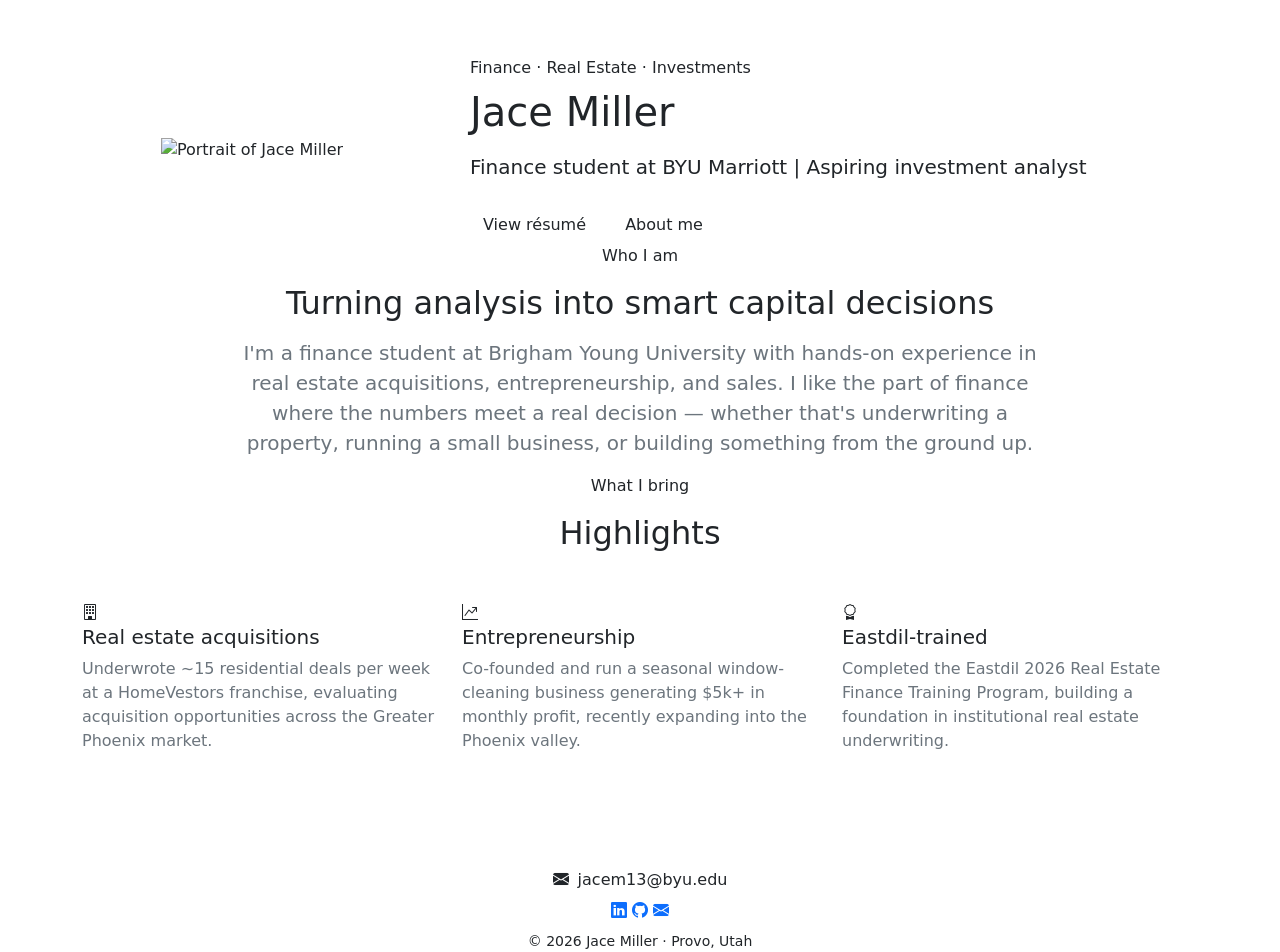
==== index.html @ dab88262 "Add files via upload" ====
<!DOCTYPE html>
<html lang="en">
<head>
  <meta charset="UTF-8" />
  <meta name="viewport" content="width=device-width, initial-scale=1.0" />
  <title>Jace Miller — Finance Student</title>
  <meta name="description" content="Jace Miller — Finance student at BYU Marriott School of Business focused on real estate and investment analysis." />

  <!-- Bootstrap 5 -->
  <link href="https://cdn.jsdelivr.net/npm/bootstrap@5.3.3/dist/css/bootstrap.min.css" rel="stylesheet" />
  <!-- Bootstrap Icons -->
  <link rel="stylesheet" href="https://cdn.jsdelivr.net/npm/bootstrap-icons@1.11.3/font/bootstrap-icons.css" />
  <!-- Google Fonts: Fraunces (display) + Inter (body) -->
  <link rel="preconnect" href="https://fonts.googleapis.com" />
  <link rel="preconnect" href="https://fonts.gstatic.com" crossorigin />
  <link href="https://fonts.googleapis.com/css2?family=Fraunces:opsz,wght@9..144,500;9..144,600&family=Inter:wght@400;500;600&display=swap" rel="stylesheet" />
  <!-- Custom styles -->
  <link href="css/style.css" rel="stylesheet" />
</head>
<body>

  <!-- ===== Navbar ===== -->
  <nav class="navbar navbar-expand-lg navbar-dark sticky-top">
    <div class="container">
      <a class="navbar-brand" href="index.html">Jace Miller</a>
      <button class="navbar-toggler" type="button" data-bs-toggle="collapse" data-bs-target="#nav">
        <span class="navbar-toggler-icon"></span>
      </button>
      <div class="collapse navbar-collapse" id="nav">
        <ul class="navbar-nav ms-auto">
          <li class="nav-item"><a class="nav-link active" href="index.html">Home</a></li>
          <li class="nav-item"><a class="nav-link" href="about.html">About</a></li>
          <li class="nav-item"><a class="nav-link" href="resume.html">Résumé</a></li>
        </ul>
      </div>
    </div>
  </nav>

  <!-- ===== Hero ===== -->
  <header class="hero">
    <div class="container">
      <div class="row align-items-center g-5">
        <div class="col-md-4 text-center">
          <img src="img/headshot.png" alt="Portrait of Jace Miller" class="hero-photo" />
        </div>
        <div class="col-md-8">
          <p class="eyebrow mb-2" style="color:var(--brass);">Finance · Real Estate · Investments</p>
          <h1 class="mb-3">Jace Miller</h1>
          <p class="lead mb-4">Finance student at BYU Marriott | Aspiring investment analyst</p>
          <a href="resume.html" class="btn btn-brass me-2">View résumé</a>
          <a href="about.html" class="btn btn-outline-light-brass">About me</a>
        </div>
      </div>
    </div>
  </header>

  <!-- ===== Intro ===== -->
  <section>
    <div class="container">
      <div class="row justify-content-center">
        <div class="col-lg-9 text-center">
          <p class="eyebrow">Who I am</p>
          <h2 class="mb-3">Turning analysis into smart capital decisions</h2>
          <p class="text-secondary fs-5">
            I'm a finance student at Brigham Young University with hands-on experience in
            real estate acquisitions, entrepreneurship, and sales. I like the part of finance
            where the numbers meet a real decision — whether that's underwriting a property,
            running a small business, or building something from the ground up.
          </p>
        </div>
      </div>
    </div>
  </section>

  <!-- ===== Highlights ===== -->
  <section class="pt-0">
    <div class="container">
      <p class="eyebrow text-center">What I bring</p>
      <h2 class="text-center mb-5">Highlights</h2>
      <div class="row g-4">
        <div class="col-md-4">
          <div class="card-soft">
            <div class="icon-dot"><i class="bi bi-building"></i></div>
            <h4 class="h5">Real estate acquisitions</h4>
            <p class="text-secondary mb-0">
              Underwrote ~15 residential deals per week at a HomeVestors franchise,
              evaluating acquisition opportunities across the Greater Phoenix market.
            </p>
          </div>
        </div>
        <div class="col-md-4">
          <div class="card-soft">
            <div class="icon-dot"><i class="bi bi-graph-up-arrow"></i></div>
            <h4 class="h5">Entrepreneurship</h4>
            <p class="text-secondary mb-0">
              Co-founded and run a seasonal window-cleaning business generating
              $5k+ in monthly profit, recently expanding into the Phoenix valley.
            </p>
          </div>
        </div>
        <div class="col-md-4">
          <div class="card-soft">
            <div class="icon-dot"><i class="bi bi-award"></i></div>
            <h4 class="h5">Eastdil-trained</h4>
            <p class="text-secondary mb-0">
              Completed the Eastdil 2026 Real Estate Finance Training Program,
              building a foundation in institutional real estate underwriting.
            </p>
          </div>
        </div>
      </div>
    </div>
  </section>

  <!-- ===== CTA ===== -->
  <section class="bg-navy text-white text-center">
    <div class="container">
      <h2 class="text-white mb-3">Let's connect</h2>
      <p class="lead mb-4" style="color:rgba(255,255,255,0.85);">
        Open to internship and analyst opportunities in real estate finance and investments.
      </p>
      <a href="mailto:jacem13@byu.edu" class="btn btn-brass">
        <i class="bi bi-envelope-fill me-1"></i> jacem13@byu.edu
      </a>
    </div>
  </section>

  <!-- ===== Footer ===== -->
  <footer class="text-center">
    <div class="container">
      <div class="mb-2">
        <!-- TODO: replace YOUR-USERNAME with your GitHub username -->
        <a href="https://www.linkedin.com/in/jace-miller-3127393a5" target="_blank" rel="noopener" aria-label="LinkedIn"><i class="bi bi-linkedin"></i></a>
        <a href="https://github.com/jacem1303" target="_blank" rel="noopener" aria-label="GitHub"><i class="bi bi-github"></i></a>
        <a href="mailto:jacem13@byu.edu" aria-label="Email"><i class="bi bi-envelope-fill"></i></a>
      </div>
      <p class="mb-0 small">© 2026 Jace Miller · Provo, Utah</p>
    </div>
  </footer>

  <script src="https://cdn.jsdelivr.net/npm/bootstrap@5.3.3/dist/js/bootstrap.bundle.min.js"></script>
</body>
</html>
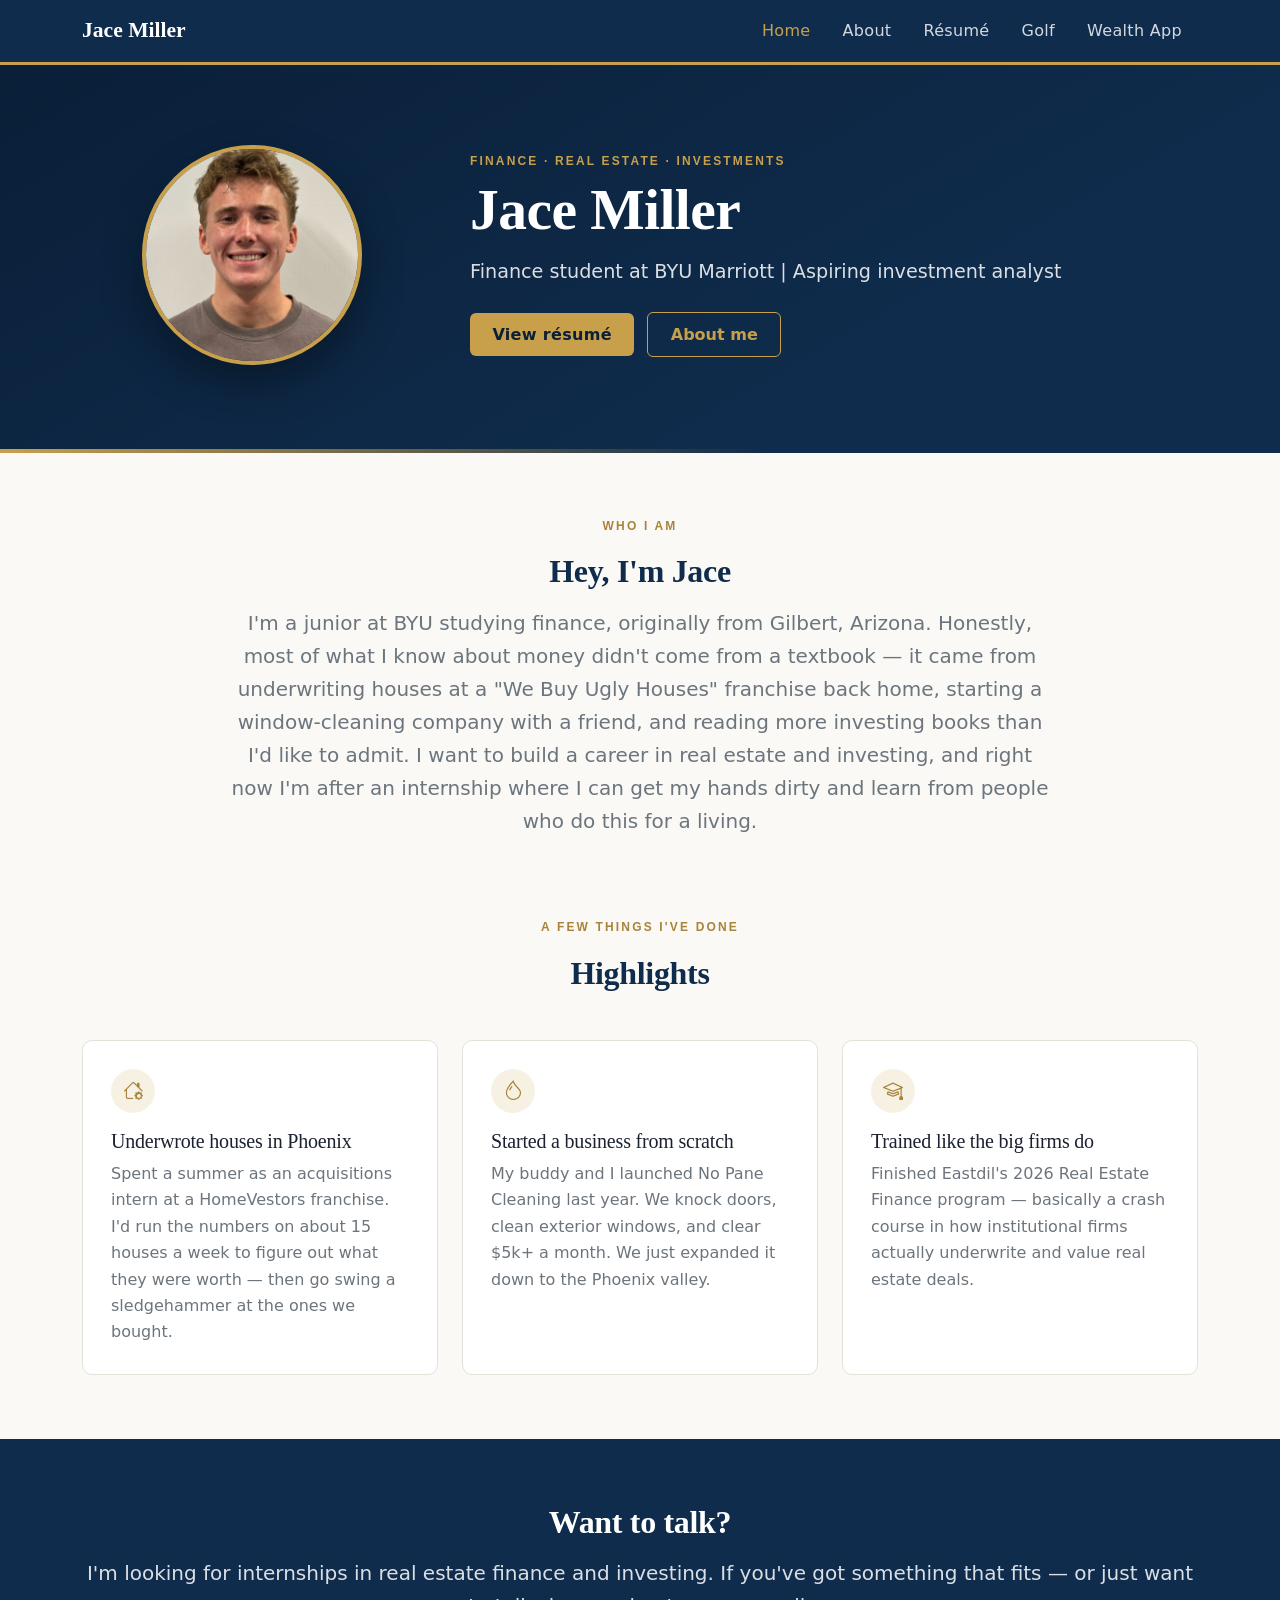
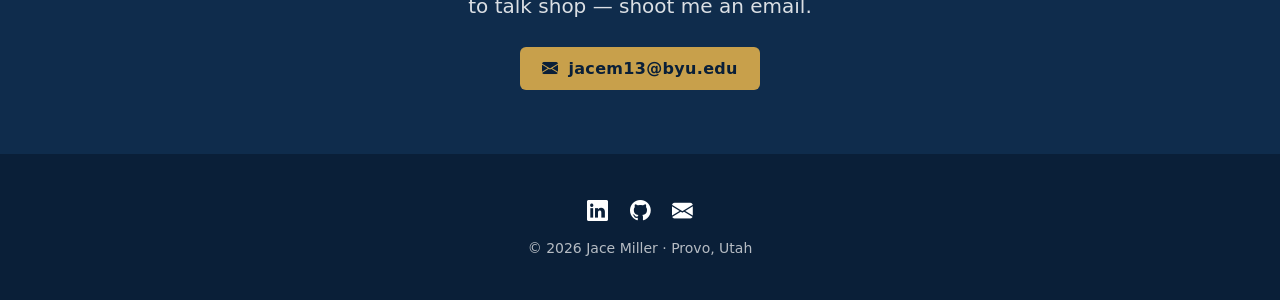
==== commit e5c0edb3: "Add files via upload" ====
--- a/index.html
+++ b/index.html
@@ -4,18 +4,14 @@
   <meta charset="UTF-8" />
   <meta name="viewport" content="width=device-width, initial-scale=1.0" />
   <title>Jace Miller — Finance Student</title>
-  <meta name="description" content="Jace Miller — Finance student at BYU Marriott School of Business focused on real estate and investment analysis." />
+  <meta name="description" content="Jace Miller — finance student at BYU studying real estate and investments." />
 
-  <!-- Bootstrap 5 -->
   <link href="https://cdn.jsdelivr.net/npm/bootstrap@5.3.3/dist/css/bootstrap.min.css" rel="stylesheet" />
-  <!-- Bootstrap Icons -->
   <link rel="stylesheet" href="https://cdn.jsdelivr.net/npm/bootstrap-icons@1.11.3/font/bootstrap-icons.css" />
-  <!-- Google Fonts: Fraunces (display) + Inter (body) -->
   <link rel="preconnect" href="https://fonts.googleapis.com" />
   <link rel="preconnect" href="https://fonts.gstatic.com" crossorigin />
   <link href="https://fonts.googleapis.com/css2?family=Fraunces:opsz,wght@9..144,500;9..144,600&family=Inter:wght@400;500;600&display=swap" rel="stylesheet" />
-  <!-- Custom styles -->
-  <link href="css/style.css" rel="stylesheet" />
+  <link href="style.css" rel="stylesheet" />
 </head>
 <body>
 
@@ -31,6 +27,8 @@
           <li class="nav-item"><a class="nav-link active" href="index.html">Home</a></li>
           <li class="nav-item"><a class="nav-link" href="about.html">About</a></li>
           <li class="nav-item"><a class="nav-link" href="resume.html">Résumé</a></li>
+          <li class="nav-item"><a class="nav-link" href="scratch.html">Golf</a></li>
+          <li class="nav-item"><a class="nav-link" href="app.html">Wealth App</a></li>
         </ul>
       </div>
     </div>
@@ -41,7 +39,7 @@
     <div class="container">
       <div class="row align-items-center g-5">
         <div class="col-md-4 text-center">
-          <img src="img/headshot.png" alt="Portrait of Jace Miller" class="hero-photo" />
+          <img src="[data-uri]" alt="Portrait of Jace Miller" class="hero-photo" />
         </div>
         <div class="col-md-8">
           <p class="eyebrow mb-2" style="color:var(--brass);">Finance · Real Estate · Investments</p>
@@ -60,12 +58,15 @@
       <div class="row justify-content-center">
         <div class="col-lg-9 text-center">
           <p class="eyebrow">Who I am</p>
-          <h2 class="mb-3">Turning analysis into smart capital decisions</h2>
+          <h2 class="mb-3">Hey, I'm Jace</h2>
           <p class="text-secondary fs-5">
-            I'm a finance student at Brigham Young University with hands-on experience in
-            real estate acquisitions, entrepreneurship, and sales. I like the part of finance
-            where the numbers meet a real decision — whether that's underwriting a property,
-            running a small business, or building something from the ground up.
+            I'm a junior at BYU studying finance, originally from Gilbert, Arizona. Honestly,
+            most of what I know about money didn't come from a textbook — it came from
+            underwriting houses at a "We Buy Ugly Houses" franchise back home, starting a
+            window-cleaning company with a friend, and reading more investing books than I'd
+            like to admit. I want to build a career in real estate and investing, and right now
+            I'm after an internship where I can get my hands dirty and learn from people who do
+            this for a living.
           </p>
         </div>
       </div>
@@ -75,36 +76,37 @@
   <!-- ===== Highlights ===== -->
   <section class="pt-0">
     <div class="container">
-      <p class="eyebrow text-center">What I bring</p>
+      <p class="eyebrow text-center">A few things I've done</p>
       <h2 class="text-center mb-5">Highlights</h2>
       <div class="row g-4">
         <div class="col-md-4">
           <div class="card-soft">
-            <div class="icon-dot"><i class="bi bi-building"></i></div>
-            <h4 class="h5">Real estate acquisitions</h4>
+            <div class="icon-dot"><i class="bi bi-house-gear"></i></div>
+            <h4 class="h5">Underwrote houses in Phoenix</h4>
             <p class="text-secondary mb-0">
-              Underwrote ~15 residential deals per week at a HomeVestors franchise,
-              evaluating acquisition opportunities across the Greater Phoenix market.
+              Spent a summer as an acquisitions intern at a HomeVestors franchise. I'd run the
+              numbers on about 15 houses a week to figure out what they were worth — then go
+              swing a sledgehammer at the ones we bought.
             </p>
           </div>
         </div>
         <div class="col-md-4">
           <div class="card-soft">
-            <div class="icon-dot"><i class="bi bi-graph-up-arrow"></i></div>
-            <h4 class="h5">Entrepreneurship</h4>
+            <div class="icon-dot"><i class="bi bi-droplet"></i></div>
+            <h4 class="h5">Started a business from scratch</h4>
             <p class="text-secondary mb-0">
-              Co-founded and run a seasonal window-cleaning business generating
-              $5k+ in monthly profit, recently expanding into the Phoenix valley.
+              My buddy and I launched No Pane Cleaning last year. We knock doors, clean exterior
+              windows, and clear $5k+ a month. We just expanded it down to the Phoenix valley.
             </p>
           </div>
         </div>
         <div class="col-md-4">
           <div class="card-soft">
-            <div class="icon-dot"><i class="bi bi-award"></i></div>
-            <h4 class="h5">Eastdil-trained</h4>
+            <div class="icon-dot"><i class="bi bi-mortarboard"></i></div>
+            <h4 class="h5">Trained like the big firms do</h4>
             <p class="text-secondary mb-0">
-              Completed the Eastdil 2026 Real Estate Finance Training Program,
-              building a foundation in institutional real estate underwriting.
+              Finished Eastdil's 2026 Real Estate Finance program — basically a crash course in
+              how institutional firms actually underwrite and value real estate deals.
             </p>
           </div>
         </div>
@@ -115,9 +117,10 @@
   <!-- ===== CTA ===== -->
   <section class="bg-navy text-white text-center">
     <div class="container">
-      <h2 class="text-white mb-3">Let's connect</h2>
+      <h2 class="text-white mb-3">Want to talk?</h2>
       <p class="lead mb-4" style="color:rgba(255,255,255,0.85);">
-        Open to internship and analyst opportunities in real estate finance and investments.
+        I'm looking for internships in real estate finance and investing. If you've got
+        something that fits — or just want to talk shop — shoot me an email.
       </p>
       <a href="mailto:jacem13@byu.edu" class="btn btn-brass">
         <i class="bi bi-envelope-fill me-1"></i> jacem13@byu.edu
@@ -129,7 +132,6 @@
   <footer class="text-center">
     <div class="container">
       <div class="mb-2">
-        <!-- TODO: replace YOUR-USERNAME with your GitHub username -->
         <a href="https://www.linkedin.com/in/jace-miller-3127393a5" target="_blank" rel="noopener" aria-label="LinkedIn"><i class="bi bi-linkedin"></i></a>
         <a href="https://github.com/jacem1303" target="_blank" rel="noopener" aria-label="GitHub"><i class="bi bi-github"></i></a>
         <a href="mailto:jacem13@byu.edu" aria-label="Email"><i class="bi bi-envelope-fill"></i></a>
--- a/style.css
+++ b/style.css
@@ -0,0 +1,208 @@
+/* ============================================================
+   Jace Miller — Professional site styles
+   Layered on top of Bootstrap 5 to give the site a finance/
+   real-estate identity (slate navy + brass) instead of the
+   default Bootstrap look.
+   ============================================================ */
+
+:root {
+  --navy:        #0F2C4C;
+  --navy-deep:   #0A1F38;
+  --brass:       #C8A04B;
+  --brass-dark:  #A8843A;
+  --paper:       #FAF9F6;
+  --ink:         #1A2230;
+  --slate:       #5C6B7A;
+  --line:        #E4E1D9;
+}
+
+/* ---------- Base ---------- */
+body {
+  font-family: 'Inter', system-ui, -apple-system, sans-serif;
+  color: var(--ink);
+  background-color: var(--paper);
+  line-height: 1.65;
+}
+
+h1, h2, h3, h4, h5, .display-face {
+  font-family: 'Fraunces', Georgia, serif;
+  font-weight: 600;
+  letter-spacing: -0.01em;
+  color: var(--navy);
+}
+
+a { color: var(--navy); }
+a:hover { color: var(--brass-dark); }
+
+.text-brass { color: var(--brass) !important; }
+.bg-navy { background-color: var(--navy) !important; }
+
+/* small uppercase label used as section eyebrows */
+.eyebrow {
+  font-family: 'Inter', sans-serif;
+  text-transform: uppercase;
+  letter-spacing: 0.18em;
+  font-size: 0.75rem;
+  font-weight: 600;
+  color: var(--brass-dark);
+}
+
+/* ---------- Navbar ---------- */
+.navbar {
+  background-color: var(--navy) !important;
+  border-bottom: 3px solid var(--brass);
+}
+.navbar .navbar-brand {
+  font-family: 'Fraunces', Georgia, serif;
+  font-weight: 600;
+  color: #fff !important;
+  font-size: 1.35rem;
+}
+.navbar .nav-link {
+  color: rgba(255,255,255,0.82) !important;
+  font-weight: 500;
+  letter-spacing: 0.02em;
+  padding-left: 1rem !important;
+  padding-right: 1rem !important;
+}
+.navbar .nav-link:hover,
+.navbar .nav-link.active {
+  color: var(--brass) !important;
+}
+
+/* ---------- Hero ---------- */
+.hero {
+  background: linear-gradient(150deg, var(--navy-deep) 0%, var(--navy) 70%);
+  color: #fff;
+  padding: 5rem 0 5.5rem;
+  position: relative;
+  overflow: hidden;
+}
+.hero::after {           /* subtle brass underline detail */
+  content: "";
+  position: absolute;
+  left: 0; right: 0; bottom: 0;
+  height: 4px;
+  background: linear-gradient(90deg, var(--brass) 0%, transparent 60%);
+}
+.hero h1 { color: #fff; font-size: clamp(2.4rem, 5vw, 3.6rem); line-height: 1.05; }
+.hero .lead { color: rgba(255,255,255,0.85); font-size: 1.2rem; }
+.hero-photo {
+  width: 220px; height: 220px;
+  border-radius: 50%;
+  object-fit: cover;
+  border: 4px solid var(--brass);
+  box-shadow: 0 18px 40px rgba(0,0,0,0.35);
+}
+
+/* ---------- Buttons ---------- */
+.btn-brass {
+  background-color: var(--brass);
+  border: none;
+  color: var(--navy-deep);
+  font-weight: 600;
+  letter-spacing: 0.02em;
+  padding: 0.6rem 1.4rem;
+}
+.btn-brass:hover { background-color: var(--brass-dark); color: #fff; }
+
+.btn-outline-light-brass {
+  border: 1.5px solid var(--brass);
+  color: var(--brass);
+  font-weight: 600;
+  padding: 0.6rem 1.4rem;
+}
+.btn-outline-light-brass:hover { background-color: var(--brass); color: var(--navy-deep); }
+
+/* ---------- Sections & cards ---------- */
+section { padding: 4rem 0; }
+
+.section-title {
+  position: relative;
+  margin-bottom: 2rem;
+  padding-bottom: 0.75rem;
+}
+.section-title::after {
+  content: "";
+  position: absolute;
+  left: 0; bottom: 0;
+  width: 56px; height: 3px;
+  background-color: var(--brass);
+}
+
+.card-soft {
+  background: #fff;
+  border: 1px solid var(--line);
+  border-radius: 10px;
+  padding: 1.75rem;
+  height: 100%;
+  transition: transform 0.18s ease, box-shadow 0.18s ease;
+}
+.card-soft:hover {
+  transform: translateY(-4px);
+  box-shadow: 0 14px 30px rgba(15,44,76,0.10);
+}
+.card-soft .icon-dot {
+  width: 44px; height: 44px;
+  border-radius: 50%;
+  background: rgba(200,160,75,0.15);
+  color: var(--brass-dark);
+  display: flex; align-items: center; justify-content: center;
+  font-weight: 700; font-size: 1.25rem;
+  margin-bottom: 1rem;
+}
+
+/* ---------- Résumé page ---------- */
+.resume-wrap { max-width: 880px; }
+.resume-header {
+  border-bottom: 3px solid var(--brass);
+  padding-bottom: 1.25rem;
+  margin-bottom: 1.5rem;
+}
+.resume-section-label {
+  font-family: 'Fraunces', serif;
+  color: var(--navy);
+  font-size: 1.35rem;
+  border-bottom: 1px solid var(--line);
+  padding-bottom: 0.4rem;
+  margin: 2rem 0 1rem;
+}
+.resume-entry { margin-bottom: 1.4rem; }
+.resume-entry .role { font-weight: 600; color: var(--ink); }
+.resume-entry .org  { color: var(--brass-dark); font-weight: 600; }
+.resume-entry .meta { color: var(--slate); font-size: 0.9rem; }
+.resume-entry ul { margin-top: 0.4rem; }
+.resume-entry li { margin-bottom: 0.3rem; }
+
+.skill-pill {
+  display: inline-block;
+  background: #fff;
+  border: 1px solid var(--line);
+  border-radius: 100px;
+  padding: 0.35rem 0.9rem;
+  margin: 0 0.4rem 0.6rem 0;
+  font-size: 0.9rem;
+  font-weight: 500;
+  color: var(--navy);
+}
+
+/* ---------- Footer ---------- */
+footer {
+  background-color: var(--navy-deep);
+  color: rgba(255,255,255,0.7);
+  padding: 2.5rem 0;
+}
+footer a { color: #fff; margin: 0 0.5rem; font-size: 1.3rem; }
+footer a:hover { color: var(--brass); }
+
+/* ---------- Responsive ---------- */
+@media (max-width: 767px) {
+  .hero { padding: 3.5rem 0; text-align: center; }
+  .hero-photo { width: 160px; height: 160px; margin-bottom: 1.5rem; }
+  section { padding: 3rem 0; }
+}
+
+/* accessibility: respect reduced motion */
+@media (prefers-reduced-motion: reduce) {
+  .card-soft { transition: none; }
+}
